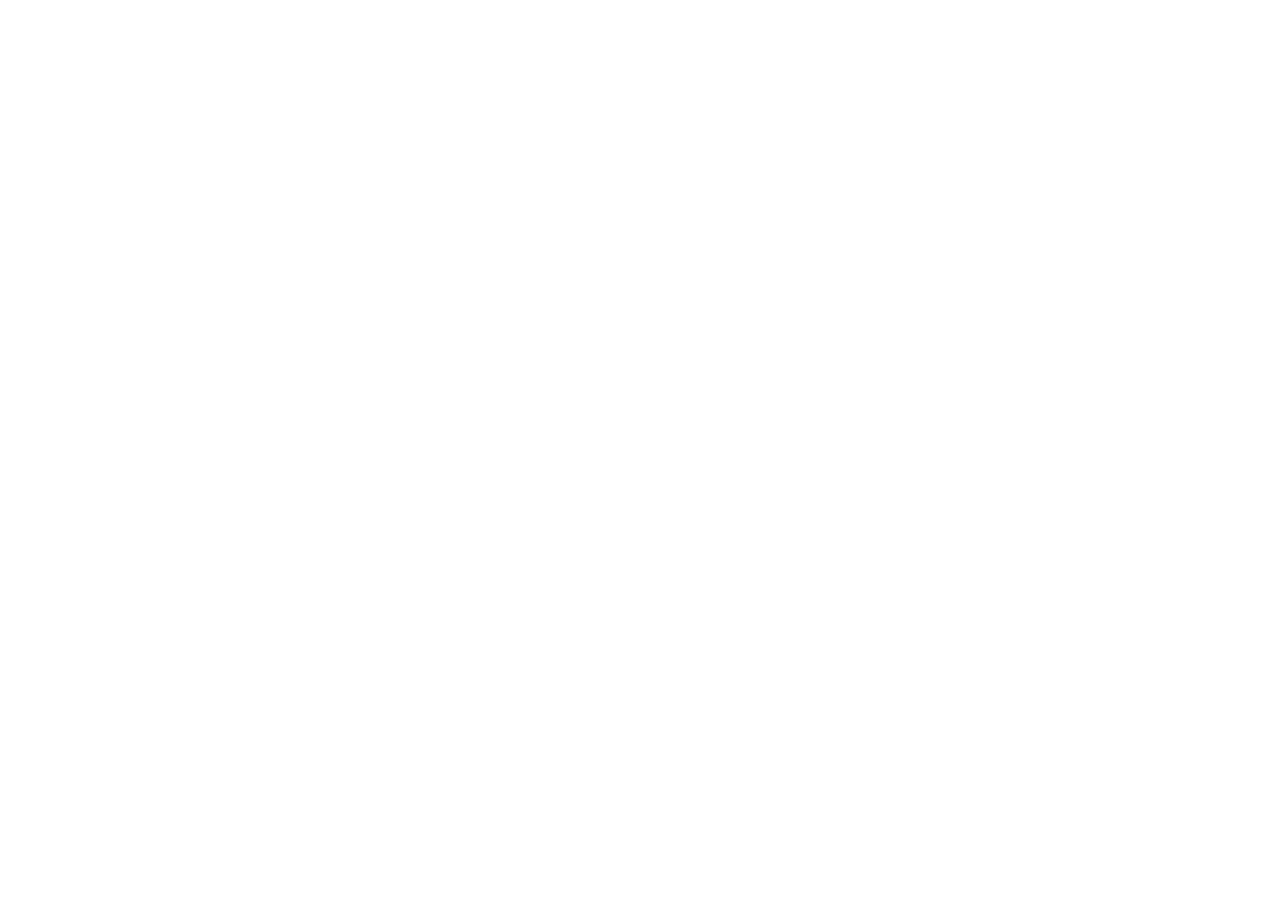
==== html/job-interface.html @ 12bddc25 "Add files via upload" ====
<!DOCTYPE html>
<html lang="en">
<head>
    <meta charset="UTF-8">
    <meta http-equiv="X-UA-Compatible" content="IE=edge">
    <meta name="viewport" content="width=device-width, initial-scale=1.0">
    <title>Kappi's game</title>
    <link rel="stylesheet" href="../css/style-base-block-two.css" />
</head>
<body>
    <!-- <div class="output-box">

    </div> -->
    <div class="kappis-box">
        <div class="container"> <!--Фиксированный блок - разрешение игры без адаптивки-->
            <div class="capi-background">
                <div class="capi-container-with-text">
                    <p id="text-task information"></p>
                </div>
                <div class="block-named"></div>
            </div>
        </div>

    </div>
    <!-- <div class="interactive-box"></div> -->
</body>
</html>
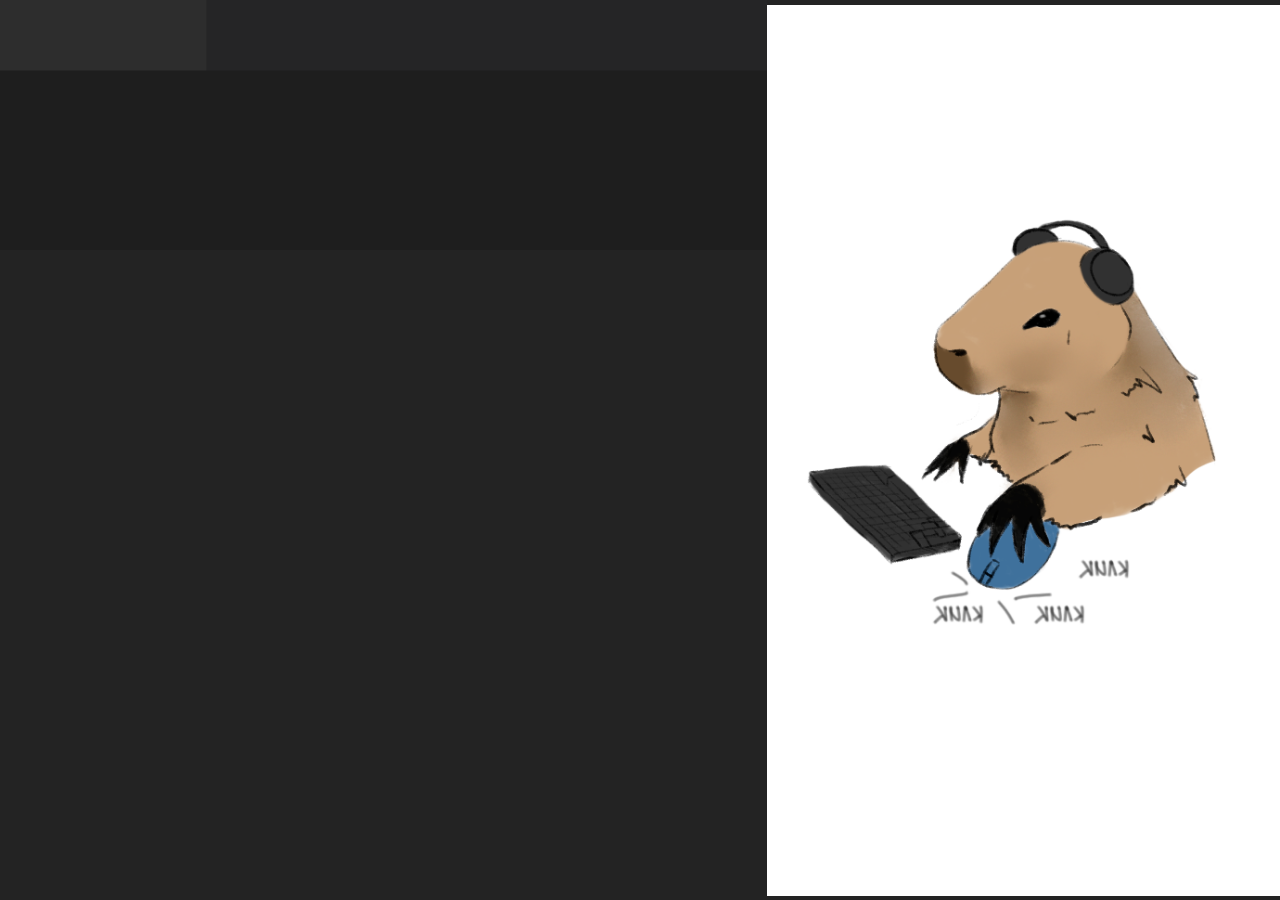
==== commit f970e616: "appdate" ====
--- a/html/job-interface.html
+++ b/html/job-interface.html
@@ -12,15 +12,18 @@
 
     </div> -->
     <div class="kappis-box">
-        <div class="container"> <!--Фиксированный блок - разрешение игры без адаптивки-->
-            <div class="capi-background">
-                <div class="capi-container-with-text">
-                    <p id="text-task information"></p>
+        <div class="container"> 
+            <div class="first-block-text">
+                <div class="block-txt"></div>
+            </div>
+
+            <div class="the-second-with-photo-kapi">
+                <div class="img-kapi">
+                    <img src="../img/Group 2.png">
                 </div>
-                <div class="block-named"></div>
+                <div class="text"><p></p></div>
             </div>
         </div>
-
     </div>
     <!-- <div class="interactive-box"></div> -->
 </body>
--- a/css/style-base-block-two.css
+++ b/css/style-base-block-two.css
@@ -0,0 +1,34 @@
+/* Подключение шрифтов */
+@import url('https://fonts.googleapis.com/css2?family=Neucha&display=swap');
+*{
+    margin: 0;
+}
+.font-family{
+    font-family: 'Neucha', cursive;
+}
+/* Структура блоков */
+body{
+    background-color:rgba(35, 35, 35, 1);
+    color: rgb(255, 255, 255);
+}
+.container{
+    display: flex;
+    align-items: flex-end;
+}
+.img-kapi img{
+    height: 99vh;
+}
+.kappis-box{
+    height: 80vh;
+    /* width: 100vw; */
+}
+.first-block-text{
+    width: 100%;
+    height: 100vh;
+    
+}
+.block-txt{
+    width: 100%;
+    height: 250px;
+    background-image:url('../img/3.png');
+}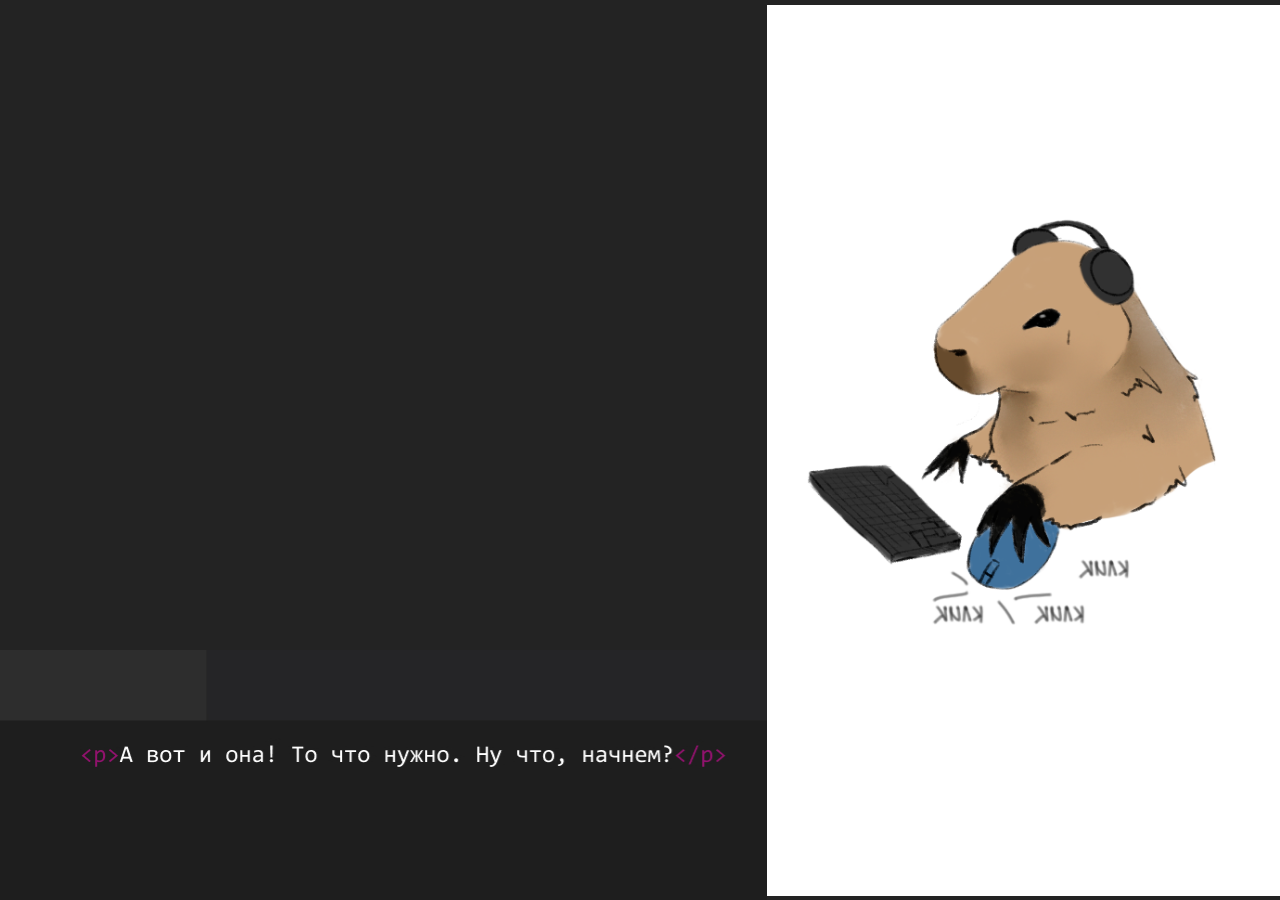
==== commit 7d2b8053: "blok4" ====
--- a/html/job-interface.html
+++ b/html/job-interface.html
@@ -21,7 +21,9 @@
                 <div class="img-kapi">
                     <img src="../img/Group 2.png">
                 </div>
-                <div class="text"><p></p></div>
+                <div class="text">
+                    <p id="mainstream-text"></p>
+                </div>
             </div>
         </div>
     </div>
--- a/css/style-base-block-two.css
+++ b/css/style-base-block-two.css
@@ -25,10 +25,12 @@
 .first-block-text{
     width: 100%;
     height: 100vh;
-    
+
+    display: flex;
+    align-items: flex-end;
 }
 .block-txt{
     width: 100%;
     height: 250px;
-    background-image:url('../img/3.png');
+    background-image:url('../img/nav.jpg');
 }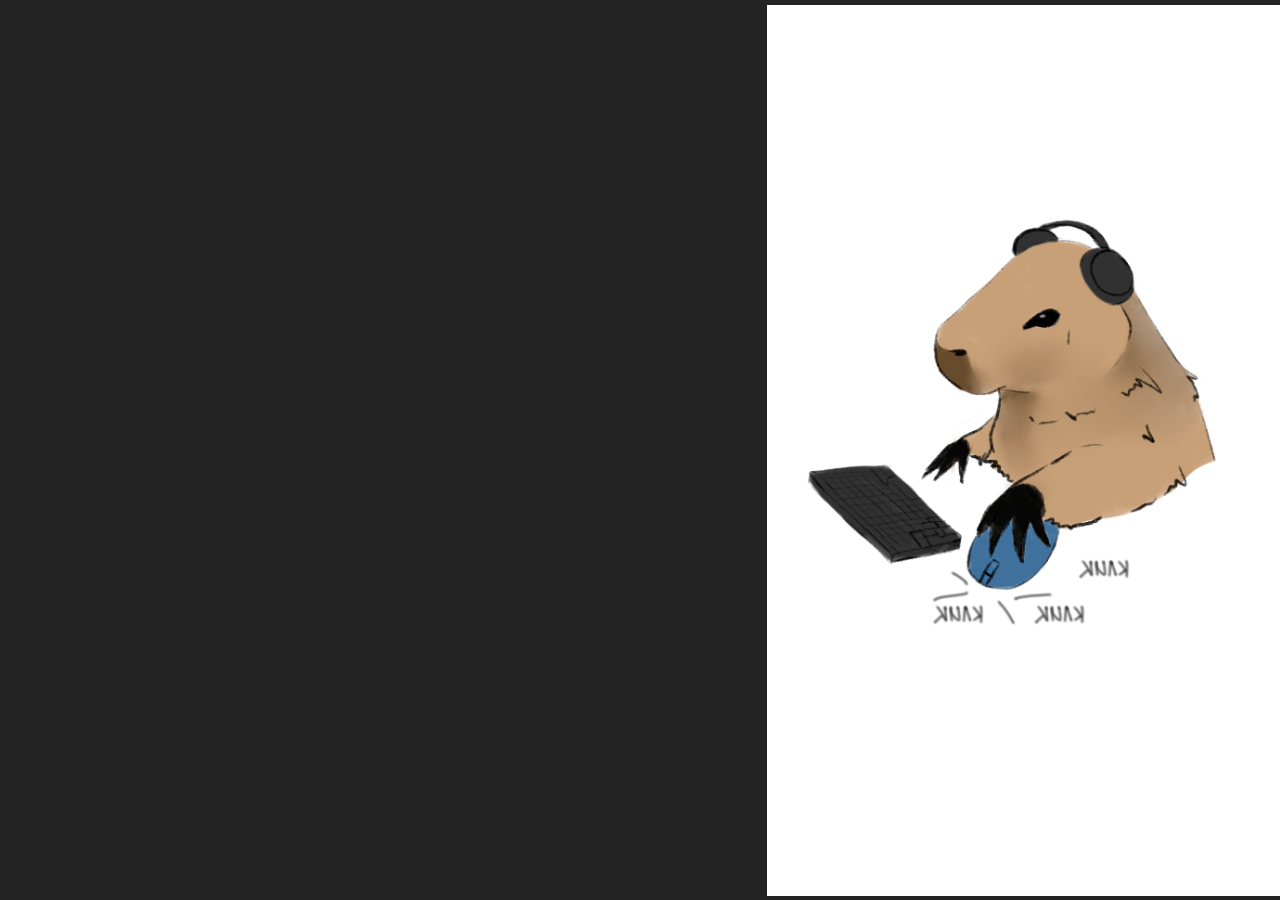
==== commit 7880f7e6: "block5/" ====
--- a/html/job-interface.html
+++ b/html/job-interface.html
@@ -21,7 +21,7 @@
                 <div class="img-kapi">
                     <img src="../img/Group 2.png">
                 </div>
-                <div class="text">
+                <div class="capi-container-with-text">
                     <p id="mainstream-text"></p>
                 </div>
             </div>
--- a/css/style-base-block-two.css
+++ b/css/style-base-block-two.css
@@ -28,9 +28,22 @@
 
     display: flex;
     align-items: flex-end;
+    flex-direction: row;
+    flex-wrap: wrap;
 }
 .block-txt{
     width: 100%;
     height: 250px;
-    background-image:url('../img/nav.jpg');
+
+}
+.console{
+    height: 500px;
+    width: 100%;
+}
+
+.text{
+   padding-left: 5%;
+    font-size: 1.5em;
+    color: white;
+  
 }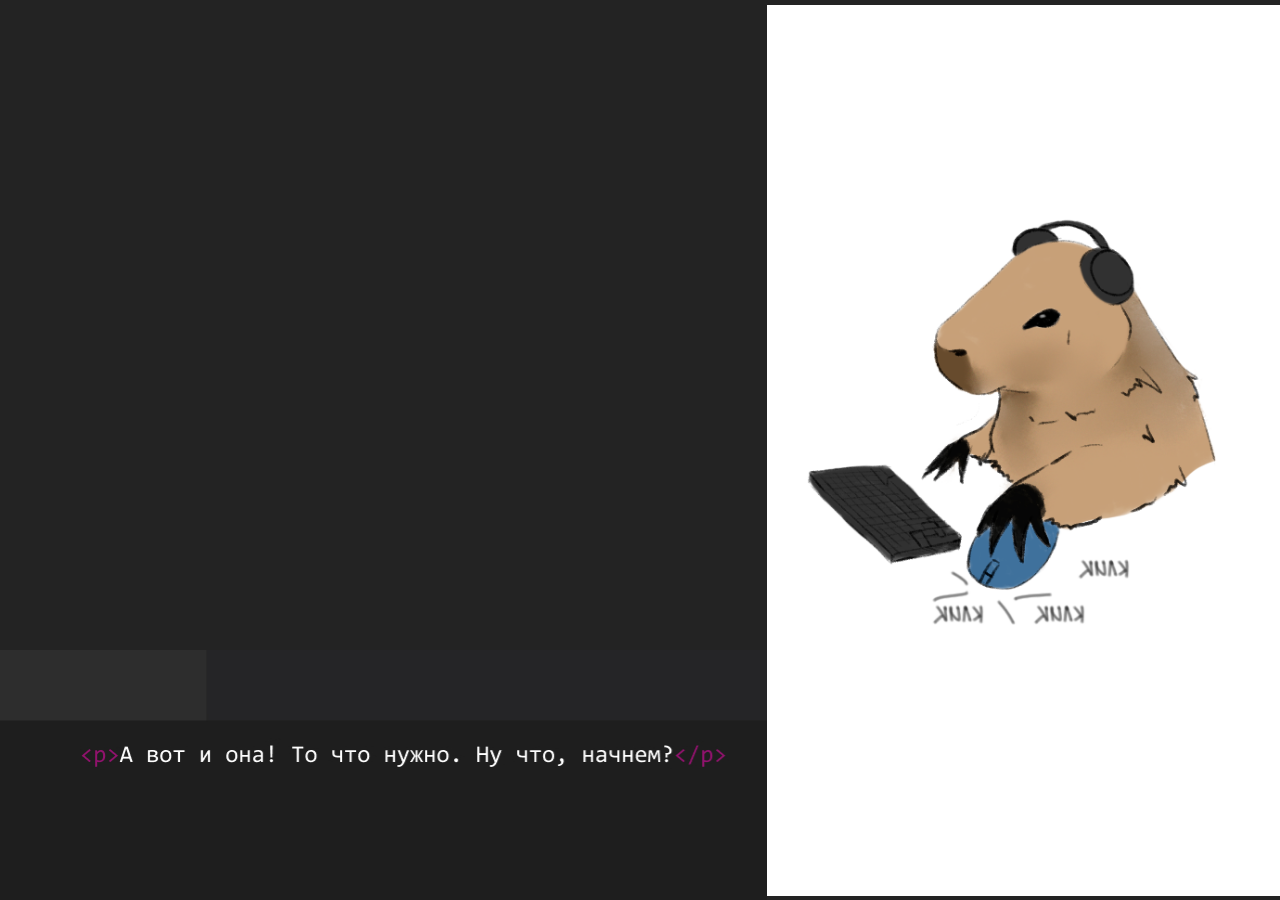
==== commit a9d77485: "4" ====
--- a/html/job-interface.html
+++ b/html/job-interface.html
@@ -14,7 +14,7 @@
     <div class="kappis-box">
         <div class="container"> 
             <div class="first-block-text">
-                <div class="block-txt"></div>
+                <div class="block-txt img-block-txt"></div>
             </div>
 
             <div class="the-second-with-photo-kapi">
--- a/css/style-base-block-two.css
+++ b/css/style-base-block-two.css
@@ -46,4 +46,7 @@
     font-size: 1.5em;
     color: white;
   
+}
+.img-block-txt{
+    background-image: url('../img/nav.jpg');
 }